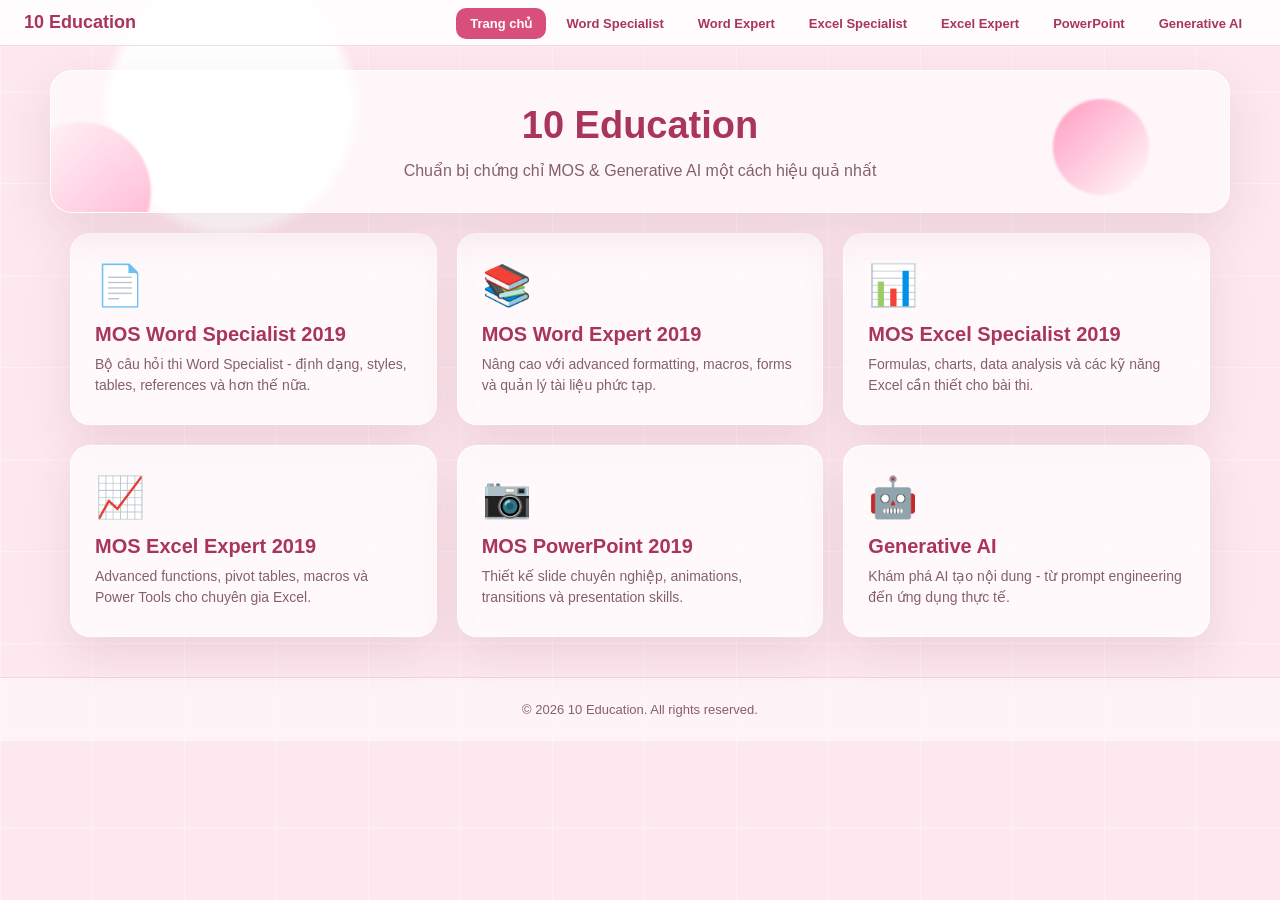
==== index.html @ 561b56ae "initial: 10 Education MOS website with shared nav and 6 course pages" ====
<!doctype html>
<html lang="vi">
<head>
  <meta charset="utf-8">
  <meta name="viewport" content="width=device-width, initial-scale=1">
  <title>10 Education - MOS Certification & Generative AI</title>
  <meta name="description" content="Khóa học MOS Word, Excel, PowerPoint, Expert và Generative AI - 10 Education">
  <link rel="stylesheet" href="css/style.css">
</head>
<body>
  <nav class="navbar">
    <a href="index.html" class="logo">
      <span>10 Education</span>
    </a>
    <button class="nav-toggle" aria-label="Menu">&#9776;</button>
    <ul class="nav-links">
      <li><a href="index.html">Trang chủ</a></li>
      <li><a href="word-specialist.html">Word Specialist</a></li>
      <li><a href="word-expert.html">Word Expert</a></li>
      <li><a href="excel-specialist.html">Excel Specialist</a></li>
      <li><a href="excel-expert.html">Excel Expert</a></li>
      <li><a href="powerpoint.html">PowerPoint</a></li>
      <li><a href="generative-ai.html">Generative AI</a></li>
    </ul>
  </nav>

  <section class="hero">
    <h1>10 Education</h1>
    <p>Chuẩn bị chứng chỉ MOS & Generative AI một cách hiệu quả nhất</p>
  </section>

  <div class="container">
    <div class="cards-grid">
      <a href="word-specialist.html" class="card">
        <div class="card-icon">&#128196;</div>
        <h2>MOS Word Specialist 2019</h2>
        <p>Bộ câu hỏi thi Word Specialist - định dạng, styles, tables, references và hơn thế nữa.</p>
      </a>
      <a href="word-expert.html" class="card">
        <div class="card-icon">&#128218;</div>
        <h2>MOS Word Expert 2019</h2>
        <p>Nâng cao với advanced formatting, macros, forms và quản lý tài liệu phức tạp.</p>
      </a>
      <a href="excel-specialist.html" class="card">
        <div class="card-icon">&#128202;</div>
        <h2>MOS Excel Specialist 2019</h2>
        <p>Formulas, charts, data analysis và các kỹ năng Excel cần thiết cho bài thi.</p>
      </a>
      <a href="excel-expert.html" class="card">
        <div class="card-icon">&#128200;</div>
        <h2>MOS Excel Expert 2019</h2>
        <p>Advanced functions, pivot tables, macros và Power Tools cho chuyên gia Excel.</p>
      </a>
      <a href="powerpoint.html" class="card">
        <div class="card-icon">&#128247;</div>
        <h2>MOS PowerPoint 2019</h2>
        <p>Thiết kế slide chuyên nghiệp, animations, transitions và presentation skills.</p>
      </a>
      <a href="generative-ai.html" class="card">
        <div class="card-icon">&#129302;</div>
        <h2>Generative AI</h2>
        <p>Khám phá AI tạo nội dung - từ prompt engineering đến ứng dụng thực tế.</p>
      </a>
    </div>
  </div>

  <footer class="footer">
    &copy; 2026 10 Education. All rights reserved.
  </footer>

  <script src="js/nav.js"></script>
</body>
</html>
---- css/style.css ----
:root {
  --pink: #d94f7c;
  --pink-dark: #a9345d;
  --pink-soft: #fff0f5;
  --pink-panel: #f9dce7;
  --ink: #25131a;
  --muted: #84606c;
  --white: #fff;
  --line: rgba(169, 52, 93, .16);
  --shadow: 0 18px 45px rgba(133, 49, 78, .12);
}

* { box-sizing: border-box; margin: 0; padding: 0; }

body {
  font-family: Arial, Helvetica, sans-serif;
  color: var(--ink);
  font-size: 14px;
  background:
    radial-gradient(circle at 18% 12%, rgba(255,255,255,.95) 0 9%, transparent 10%),
    linear-gradient(90deg, rgba(255,255,255,.35) 1px, transparent 1px),
    linear-gradient(0deg, rgba(255,255,255,.35) 1px, transparent 1px),
    #fde8ef;
  background-size: auto, 92px 92px, 92px 92px, auto;
  min-height: 100vh;
}

/* Navigation */
.navbar {
  display: flex;
  align-items: center;
  justify-content: space-between;
  padding: 12px 24px;
  background: rgba(255, 255, 255, .85);
  backdrop-filter: blur(12px);
  border-bottom: 1px solid var(--line);
  position: sticky;
  top: 0;
  z-index: 100;
}

.navbar .logo {
  display: flex;
  align-items: center;
  gap: 10px;
  text-decoration: none;
  color: var(--pink-dark);
  font-weight: 900;
  font-size: 18px;
}

.navbar .logo img {
  width: 40px;
  height: 40px;
  border-radius: 8px;
}

.nav-links {
  display: flex;
  gap: 6px;
  list-style: none;
  flex-wrap: wrap;
}

.nav-links a {
  text-decoration: none;
  color: var(--pink-dark);
  font-weight: 700;
  font-size: 13px;
  padding: 8px 14px;
  border-radius: 10px;
  transition: background .2s, color .2s;
}

.nav-links a:hover,
.nav-links a.active {
  background: var(--pink);
  color: white;
}

.nav-toggle {
  display: none;
  background: none;
  border: 2px solid var(--pink);
  color: var(--pink);
  font-size: 20px;
  padding: 6px 10px;
  border-radius: 8px;
  cursor: pointer;
}

/* Hero Section */
.hero {
  max-width: 1180px;
  margin: 24px auto 20px;
  padding: 32px 28px;
  border-radius: 22px;
  background: rgba(255, 255, 255, .62);
  box-shadow: var(--shadow);
  border: 1px solid rgba(255,255,255,.9);
  position: relative;
  overflow: hidden;
  text-align: center;
}

.hero:before, .hero:after {
  content: "";
  position: absolute;
  border-radius: 999px;
  filter: blur(1px);
  opacity: .65;
}

.hero:before {
  width: 96px; height: 96px;
  right: 80px; top: 28px;
  background: linear-gradient(135deg, #ff6aa0, #fff);
}

.hero:after {
  width: 140px; height: 140px;
  left: -40px; bottom: -50px;
  background: linear-gradient(135deg, #fff, #ff8bb7);
}

.hero h1 {
  margin: 0 auto;
  max-width: 780px;
  font-size: clamp(24px, 3vw, 38px);
  line-height: 1.2;
  color: var(--pink-dark);
  position: relative;
  z-index: 1;
}

.hero p {
  margin: 12px 0 0;
  font-size: 16px;
  color: var(--muted);
  position: relative;
  z-index: 1;
}

/* Content Container */
.container {
  max-width: 1180px;
  margin: 0 auto 40px;
  padding: 0 20px;
}

/* Cards Grid */
.cards-grid {
  display: grid;
  grid-template-columns: repeat(auto-fit, minmax(300px, 1fr));
  gap: 20px;
}

.card {
  background: rgba(255,255,255,.72);
  border: 1px solid rgba(255,255,255,.85);
  border-radius: 20px;
  box-shadow: var(--shadow);
  padding: 28px 24px;
  transition: transform .2s, box-shadow .2s;
  text-decoration: none;
  color: var(--ink);
  display: block;
}

.card:hover {
  transform: translateY(-4px);
  box-shadow: 0 24px 60px rgba(133, 49, 78, .18);
}

.card-icon {
  font-size: 40px;
  margin-bottom: 14px;
}

.card h2 {
  font-size: 20px;
  color: var(--pink-dark);
  margin-bottom: 8px;
}

.card p {
  color: var(--muted);
  font-size: 14px;
  line-height: 1.5;
}

/* Interactive App (for reference pages) */
.app {
  max-width: 1180px;
  margin: 0 auto 38px;
  background: rgba(255,255,255,.72);
  border: 1px solid rgba(255,255,255,.85);
  border-radius: 24px;
  box-shadow: var(--shadow);
  overflow: hidden;
}

.controls {
  display: flex;
  flex-wrap: wrap;
  gap: 10px;
  padding: 16px;
  background: #fff5f8;
  border-bottom: 1px solid var(--line);
}

.select {
  appearance: none;
  border: 1px solid var(--line);
  background: white;
  border-radius: 12px;
  padding: 9px 13px;
  font-weight: 700;
  color: var(--pink-dark);
  min-width: 160px;
  font-size: 13px;
}

.doc-line {
  padding: 15px 18px;
  background: var(--pink-soft);
  font-size: 15px;
  font-weight: 700;
}

.doc-line span {
  color: var(--pink-dark);
}

.tab-strip {
  display: flex;
  gap: 4px;
  overflow-x: auto;
  padding: 0 16px;
  background: #fff;
  border-bottom: 1px solid var(--line);
}

.tab-btn {
  flex: 0 0 auto;
  border: 0;
  background: #efc4d3;
  color: #7b3550;
  padding: 10px 16px;
  font-weight: 800;
  cursor: pointer;
  border-radius: 12px 12px 0 0;
  font-size: 13px;
}

.tab-btn.active {
  background: var(--pink);
  color: white;
}

.task-row {
  display: flex;
  gap: 4px;
  overflow-x: auto;
  padding: 10px 16px 0;
  background: var(--pink-panel);
}

.task-btn {
  flex: 0 0 auto;
  min-width: 88px;
  border: 0;
  background: #b45776;
  color: white;
  padding: 9px 14px;
  font-weight: 800;
  cursor: pointer;
  font-size: 13px;
}

.task-btn.active {
  background: white;
  color: var(--pink-dark);
  text-decoration: underline;
}

.card-content {
  min-height: 210px;
  padding: 19px 20px;
  background: var(--pink-panel);
}

.tool {
  margin: 0 0 12px;
  font-size: 17px;
  font-weight: 900;
  color: #230b13;
}

.english {
  margin: 0 0 16px;
  font-size: 14px;
  line-height: 1.45;
  font-weight: 700;
  color: #111;
}

.divider {
  border: 0;
  border-top: 1px dashed rgba(169, 52, 93, .55);
  margin: 12px 0;
}

.vietnamese {
  margin: 0;
  font-size: 14px;
  line-height: 1.45;
  font-weight: 700;
  color: #111;
}

/* Footer */
.footer {
  text-align: center;
  padding: 24px;
  color: var(--muted);
  font-size: 13px;
  border-top: 1px solid var(--line);
  background: rgba(255,255,255,.5);
}

/* Responsive */
@media (max-width: 760px) {
  .nav-links { display: none; }
  .nav-links.open {
    display: flex;
    flex-direction: column;
    position: absolute;
    top: 100%;
    left: 0;
    right: 0;
    background: rgba(255,255,255,.95);
    padding: 16px;
    border-bottom: 1px solid var(--line);
  }
  .nav-toggle { display: block; }
  .hero { margin: 14px 10px; padding: 20px; }
  .container { padding: 0 10px; }
  .cards-grid { grid-template-columns: 1fr; }
  .app { margin: 0 10px 24px; }
  .doc-line, .english { font-size: 14px; }
}
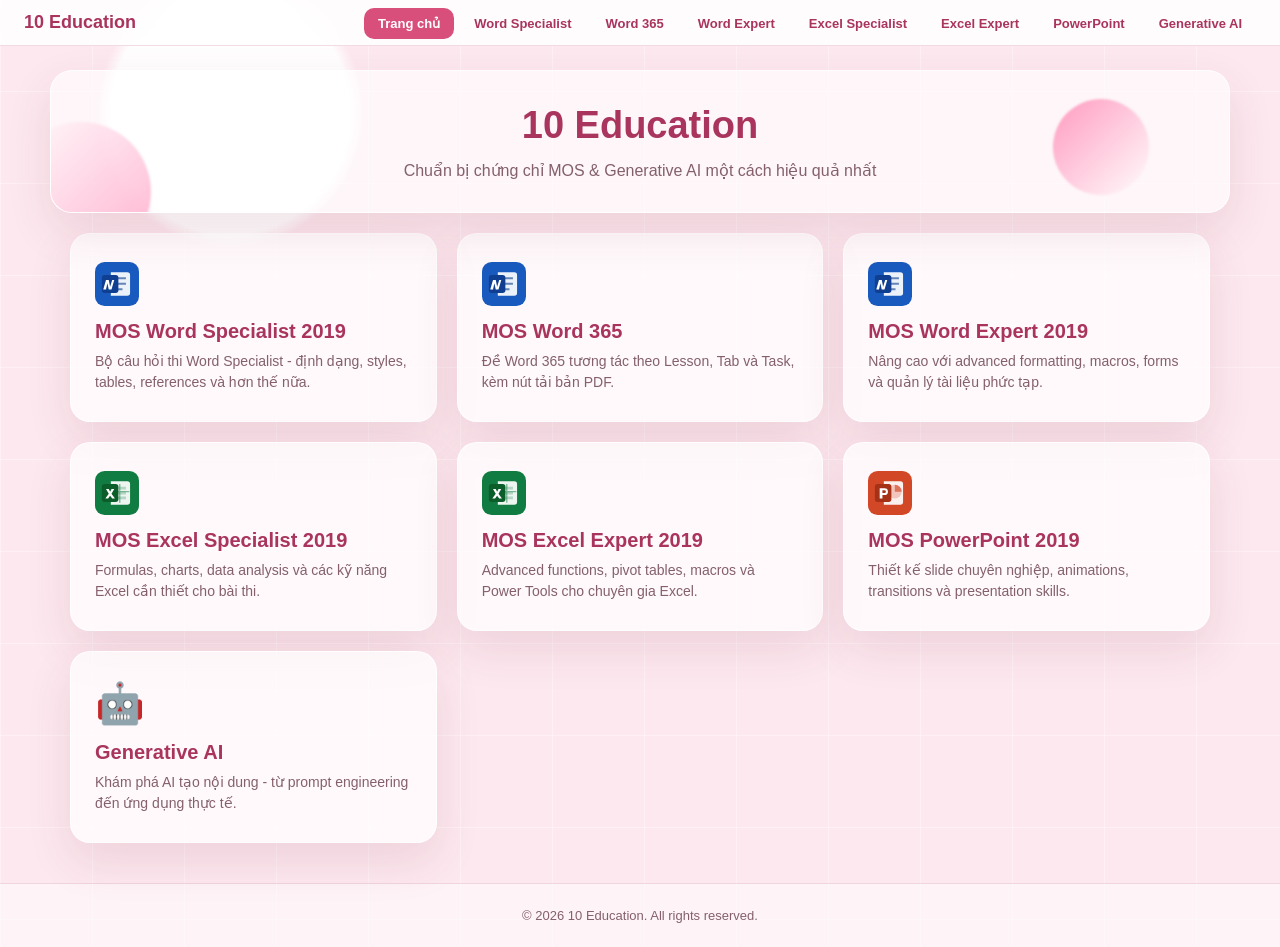
==== commit 69990f02: "feat: add interactive Word 365 page" ====
--- a/index.html
+++ b/index.html
@@ -16,6 +16,7 @@
     <ul class="nav-links">
       <li><a href="index.html">Trang chủ</a></li>
       <li><a href="word-specialist.html">Word Specialist</a></li>
+      <li><a href="word-365.html">Word 365</a></li>
       <li><a href="word-expert.html">Word Expert</a></li>
       <li><a href="excel-specialist.html">Excel Specialist</a></li>
       <li><a href="excel-expert.html">Excel Expert</a></li>
@@ -32,27 +33,32 @@
   <div class="container">
     <div class="cards-grid">
       <a href="word-specialist.html" class="card">
-        <div class="card-icon">&#128196;</div>
+        <div class="card-icon"><img src="assets/icons/word.svg" alt="Word icon"></div>
         <h2>MOS Word Specialist 2019</h2>
         <p>Bộ câu hỏi thi Word Specialist - định dạng, styles, tables, references và hơn thế nữa.</p>
       </a>
+      <a href="word-365.html" class="card">
+        <div class="card-icon"><img src="assets/icons/word.svg" alt="Word icon"></div>
+        <h2>MOS Word 365</h2>
+        <p>Đề Word 365 tương tác theo Lesson, Tab và Task, kèm nút tải bản PDF.</p>
+      </a>
       <a href="word-expert.html" class="card">
-        <div class="card-icon">&#128218;</div>
+        <div class="card-icon"><img src="assets/icons/word.svg" alt="Word icon"></div>
         <h2>MOS Word Expert 2019</h2>
         <p>Nâng cao với advanced formatting, macros, forms và quản lý tài liệu phức tạp.</p>
       </a>
       <a href="excel-specialist.html" class="card">
-        <div class="card-icon">&#128202;</div>
+        <div class="card-icon"><img src="assets/icons/excel.svg" alt="Excel icon"></div>
         <h2>MOS Excel Specialist 2019</h2>
         <p>Formulas, charts, data analysis và các kỹ năng Excel cần thiết cho bài thi.</p>
       </a>
       <a href="excel-expert.html" class="card">
-        <div class="card-icon">&#128200;</div>
+        <div class="card-icon"><img src="assets/icons/excel.svg" alt="Excel icon"></div>
         <h2>MOS Excel Expert 2019</h2>
         <p>Advanced functions, pivot tables, macros và Power Tools cho chuyên gia Excel.</p>
       </a>
       <a href="powerpoint.html" class="card">
-        <div class="card-icon">&#128247;</div>
+        <div class="card-icon"><img src="assets/icons/powerpoint.svg" alt="PowerPoint icon"></div>
         <h2>MOS PowerPoint 2019</h2>
         <p>Thiết kế slide chuyên nghiệp, animations, transitions và presentation skills.</p>
       </a>
--- a/css/style.css
+++ b/css/style.css
@@ -175,6 +175,39 @@
 .card-icon {
   font-size: 40px;
   margin-bottom: 14px;
+}
+
+.card-icon img {
+  display: block;
+  width: 44px;
+  height: 44px;
+}
+
+.hero-actions {
+  display: flex;
+  justify-content: center;
+  gap: 10px;
+  margin-top: 18px;
+  position: relative;
+  z-index: 1;
+}
+
+.button-link {
+  display: inline-flex;
+  align-items: center;
+  justify-content: center;
+  border: 0;
+  border-radius: 999px;
+  background: var(--pink);
+  color: white;
+  font-weight: 800;
+  padding: 10px 18px;
+  text-decoration: none;
+  box-shadow: 0 10px 26px rgba(169, 52, 93, .18);
+}
+
+.button-link:hover {
+  background: var(--pink-dark);
 }
 
 .card h2 {
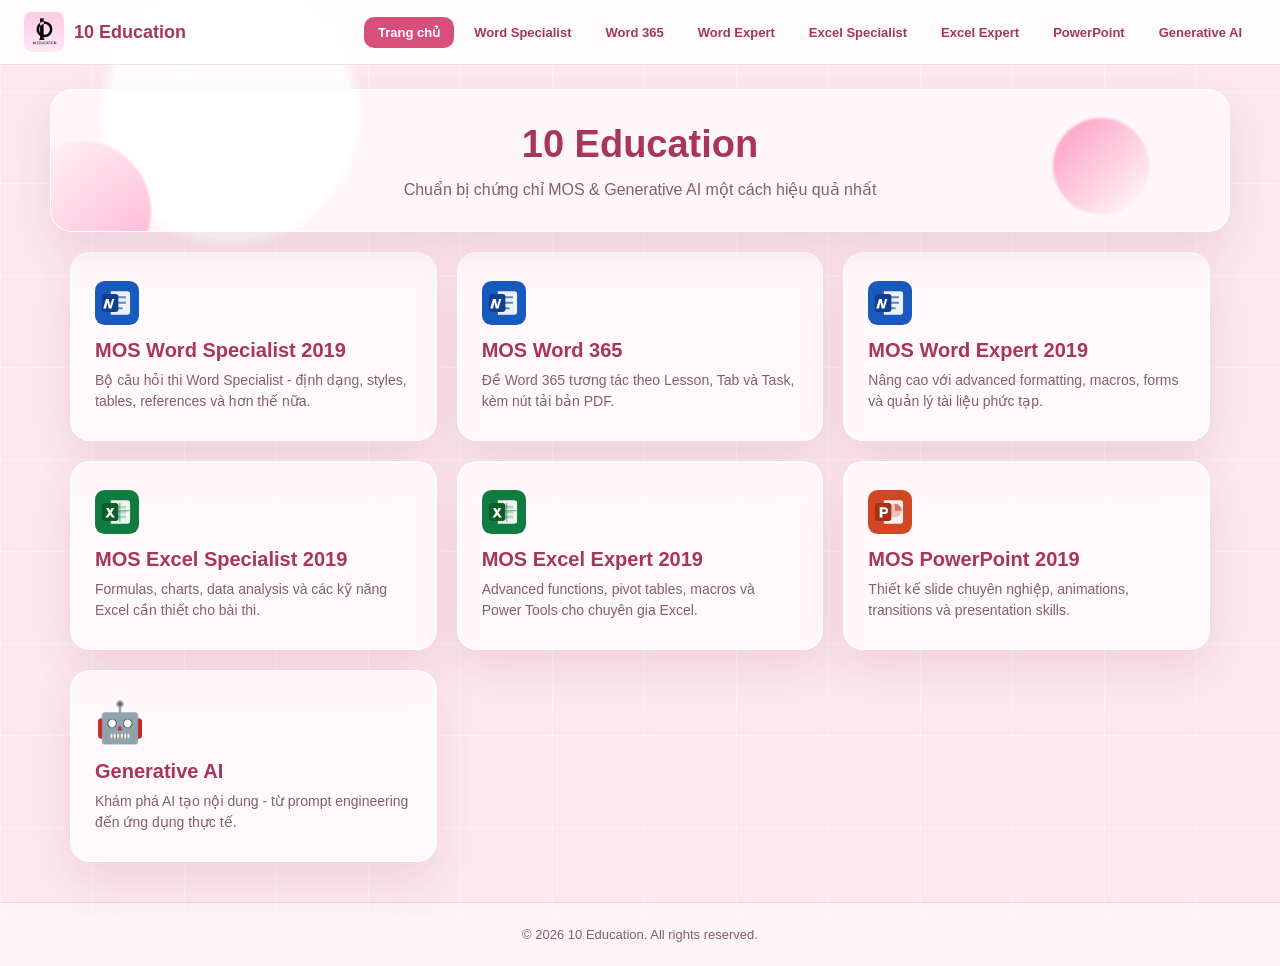
==== commit 08df8727: "style: add header logo and update PDF button font" ====
--- a/index.html
+++ b/index.html
@@ -10,6 +10,7 @@
 <body>
   <nav class="navbar">
     <a href="index.html" class="logo">
+      <img src="assets/logo.png" alt="10 Education logo">
       <span>10 Education</span>
     </a>
     <button class="nav-toggle" aria-label="Menu">&#9776;</button>
--- a/css/style.css
+++ b/css/style.css
@@ -200,7 +200,9 @@
   border-radius: 999px;
   background: var(--pink);
   color: white;
+  font-family: "Arial Rounded MT Bold", Arial, Helvetica, sans-serif;
   font-weight: 800;
+  letter-spacing: .2px;
   padding: 10px 18px;
   text-decoration: none;
   box-shadow: 0 10px 26px rgba(169, 52, 93, .18);
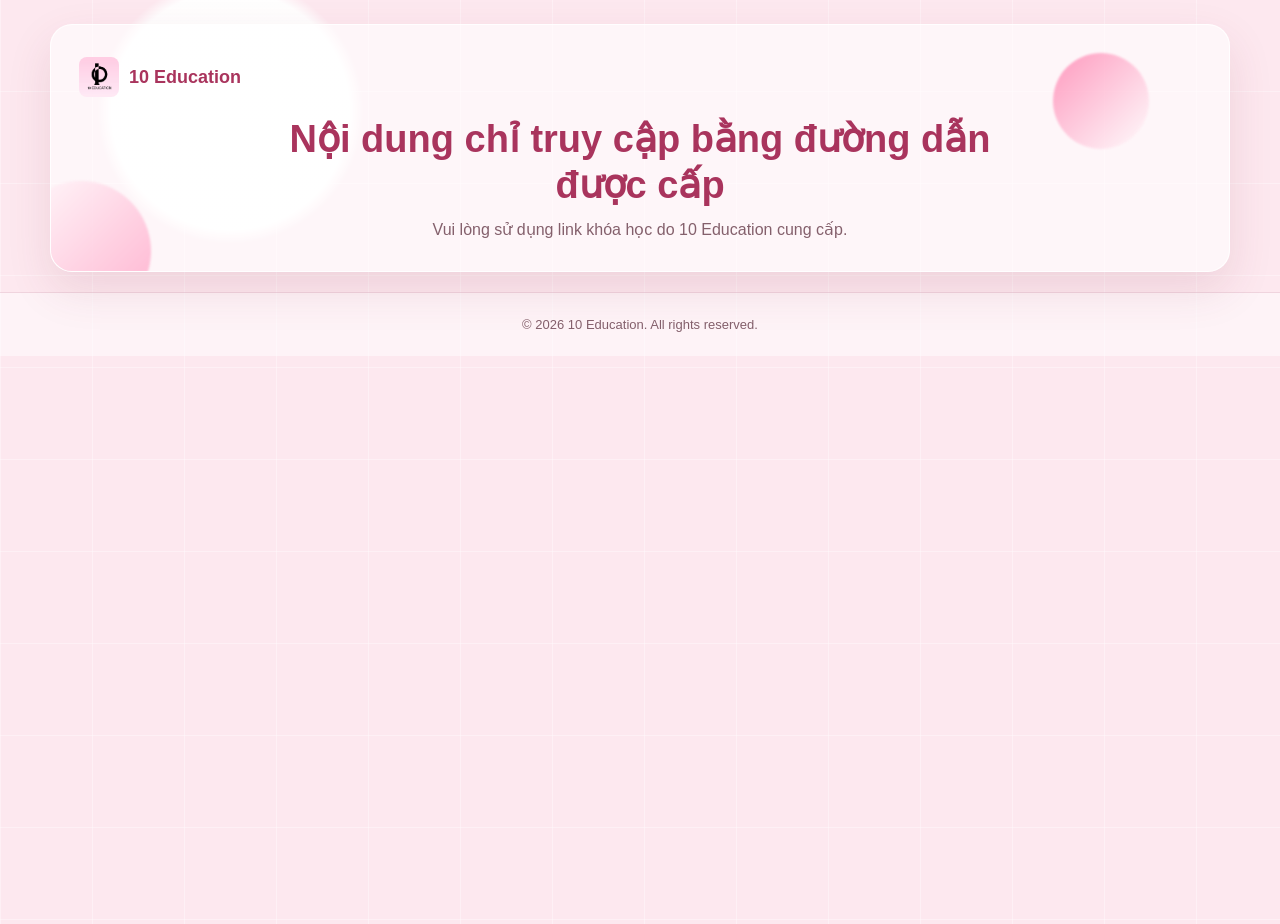
==== commit bb5e9bd0: "chore: hide Word 365 page behind private URL" ====
--- a/index.html
+++ b/index.html
@@ -3,78 +3,22 @@
 <head>
   <meta charset="utf-8">
   <meta name="viewport" content="width=device-width, initial-scale=1">
-  <title>10 Education - MOS Certification & Generative AI</title>
-  <meta name="description" content="Khóa học MOS Word, Excel, PowerPoint, Expert và Generative AI - 10 Education">
+  <title>10 Education</title>
+  <meta name="description" content="Nội dung 10 Education chỉ truy cập bằng đường dẫn được cấp.">
   <link rel="stylesheet" href="css/style.css">
 </head>
 <body>
-  <nav class="navbar">
-    <a href="index.html" class="logo">
+  <section class="hero">
+    <div class="hero-brand">
       <img src="assets/logo.png" alt="10 Education logo">
       <span>10 Education</span>
-    </a>
-    <button class="nav-toggle" aria-label="Menu">&#9776;</button>
-    <ul class="nav-links">
-      <li><a href="index.html">Trang chủ</a></li>
-      <li><a href="word-specialist.html">Word Specialist</a></li>
-      <li><a href="word-365.html">Word 365</a></li>
-      <li><a href="word-expert.html">Word Expert</a></li>
-      <li><a href="excel-specialist.html">Excel Specialist</a></li>
-      <li><a href="excel-expert.html">Excel Expert</a></li>
-      <li><a href="powerpoint.html">PowerPoint</a></li>
-      <li><a href="generative-ai.html">Generative AI</a></li>
-    </ul>
-  </nav>
-
-  <section class="hero">
-    <h1>10 Education</h1>
-    <p>Chuẩn bị chứng chỉ MOS & Generative AI một cách hiệu quả nhất</p>
+    </div>
+    <h1>Nội dung chỉ truy cập bằng đường dẫn được cấp</h1>
+    <p>Vui lòng sử dụng link khóa học do 10 Education cung cấp.</p>
   </section>
-
-  <div class="container">
-    <div class="cards-grid">
-      <a href="word-specialist.html" class="card">
-        <div class="card-icon"><img src="assets/icons/word.svg" alt="Word icon"></div>
-        <h2>MOS Word Specialist 2019</h2>
-        <p>Bộ câu hỏi thi Word Specialist - định dạng, styles, tables, references và hơn thế nữa.</p>
-      </a>
-      <a href="word-365.html" class="card">
-        <div class="card-icon"><img src="assets/icons/word.svg" alt="Word icon"></div>
-        <h2>MOS Word 365</h2>
-        <p>Đề Word 365 tương tác theo Lesson, Tab và Task, kèm nút tải bản PDF.</p>
-      </a>
-      <a href="word-expert.html" class="card">
-        <div class="card-icon"><img src="assets/icons/word.svg" alt="Word icon"></div>
-        <h2>MOS Word Expert 2019</h2>
-        <p>Nâng cao với advanced formatting, macros, forms và quản lý tài liệu phức tạp.</p>
-      </a>
-      <a href="excel-specialist.html" class="card">
-        <div class="card-icon"><img src="assets/icons/excel.svg" alt="Excel icon"></div>
-        <h2>MOS Excel Specialist 2019</h2>
-        <p>Formulas, charts, data analysis và các kỹ năng Excel cần thiết cho bài thi.</p>
-      </a>
-      <a href="excel-expert.html" class="card">
-        <div class="card-icon"><img src="assets/icons/excel.svg" alt="Excel icon"></div>
-        <h2>MOS Excel Expert 2019</h2>
-        <p>Advanced functions, pivot tables, macros và Power Tools cho chuyên gia Excel.</p>
-      </a>
-      <a href="powerpoint.html" class="card">
-        <div class="card-icon"><img src="assets/icons/powerpoint.svg" alt="PowerPoint icon"></div>
-        <h2>MOS PowerPoint 2019</h2>
-        <p>Thiết kế slide chuyên nghiệp, animations, transitions và presentation skills.</p>
-      </a>
-      <a href="generative-ai.html" class="card">
-        <div class="card-icon">&#129302;</div>
-        <h2>Generative AI</h2>
-        <p>Khám phá AI tạo nội dung - từ prompt engineering đến ứng dụng thực tế.</p>
-      </a>
-    </div>
-  </div>
 
   <footer class="footer">
     &copy; 2026 10 Education. All rights reserved.
   </footer>
-
-  <script src="js/nav.js"></script>
 </body>
 </html>
--- a/css/style.css
+++ b/css/style.css
@@ -141,6 +141,26 @@
   z-index: 1;
 }
 
+.hero-brand {
+  display: flex;
+  align-items: center;
+  gap: 10px;
+  position: relative;
+  z-index: 1;
+  width: fit-content;
+  margin-bottom: 20px;
+  color: var(--pink-dark);
+  font-size: 18px;
+  font-weight: 900;
+}
+
+.hero-brand img {
+  display: block;
+  width: 40px;
+  height: 40px;
+  border-radius: 8px;
+}
+
 /* Content Container */
 .container {
   max-width: 1180px;
@@ -200,9 +220,9 @@
   border-radius: 999px;
   background: var(--pink);
   color: white;
-  font-family: "Arial Rounded MT Bold", Arial, Helvetica, sans-serif;
-  font-weight: 800;
-  letter-spacing: .2px;
+  font-family: inherit;
+  font-weight: 700;
+  letter-spacing: 0;
   padding: 10px 18px;
   text-decoration: none;
   box-shadow: 0 10px 26px rgba(169, 52, 93, .18);
@@ -352,6 +372,25 @@
   line-height: 1.45;
   font-weight: 700;
   color: #111;
+}
+
+.word-365-page .container {
+  max-width: 1240px;
+}
+
+.word-365-page .app {
+  max-width: 1240px;
+}
+
+.word-365-page .card-content {
+  min-height: auto;
+  padding: 20px 20px 22px;
+}
+
+.word-365-page .english,
+.word-365-page .vietnamese {
+  font-size: 15px;
+  font-weight: 700;
 }
 
 /* Footer */
